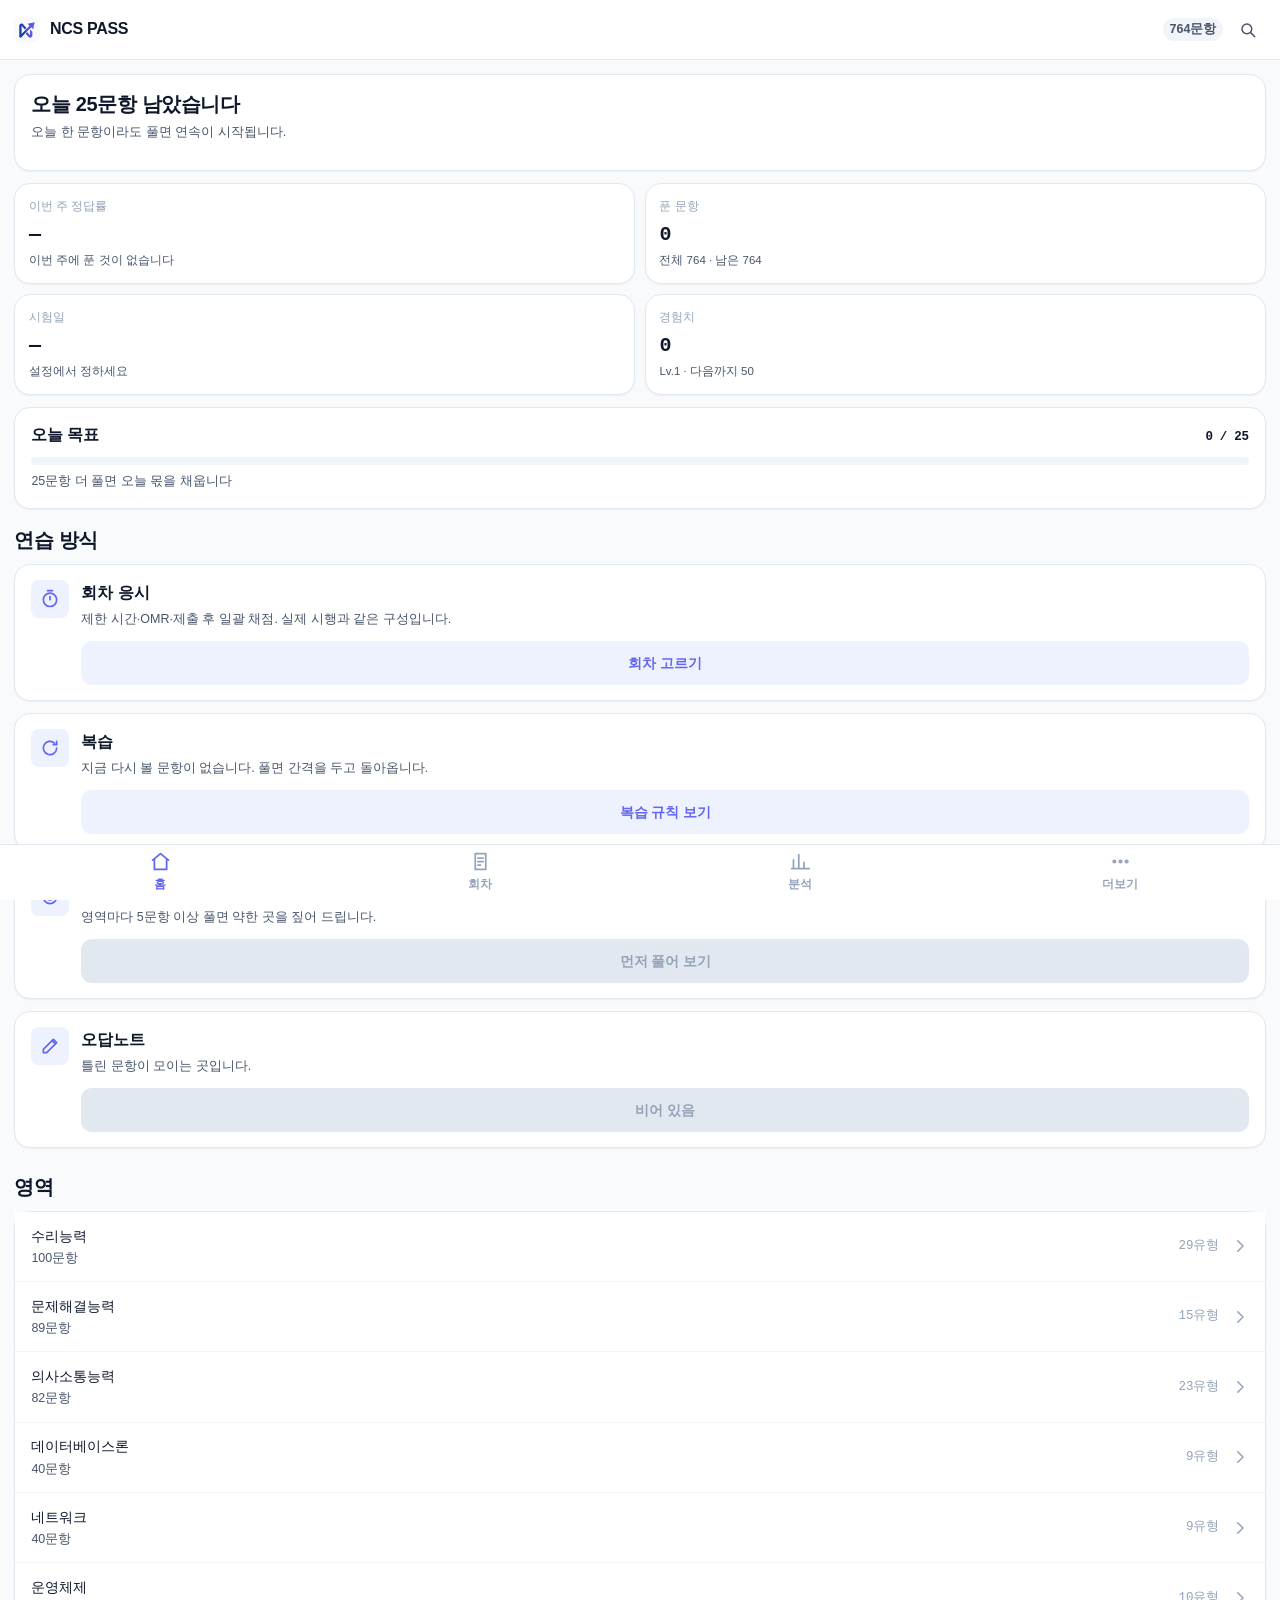
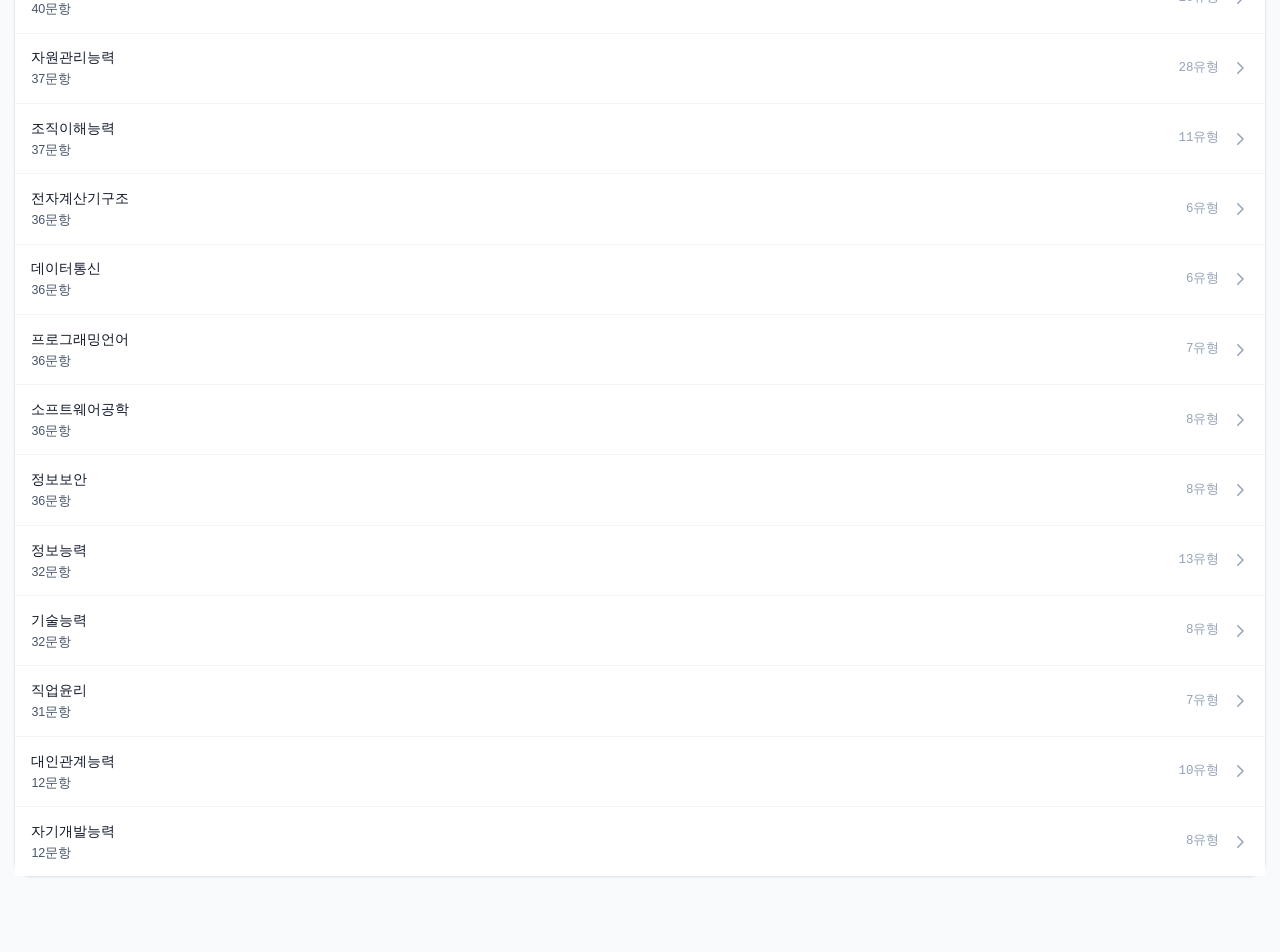
==== m/index.html @ cf54dcda "지문 접기 이번 판 26개. 직전 배포의 6개는 한 세대 남긴다 — 옛 껍데기를 캐시에 물고 있는 브라우저가 그것으로 한 번 더 뜬다. 두 세대 전 5개는 지웠다. 남긴 목록은 c" ====
<!doctype html>
<html lang="ko">
<head>
<meta charset="utf-8">
<!-- 손으로 확대하는 것을 막지 않는다. `user-scalable=no` 는 접근성 위반이다 -->
<meta name="viewport" content="width=device-width, initial-scale=1, viewport-fit=cover">
<meta name="theme-color" content="#6366F1">
<title>NCS PASS</title>
<!-- public 에 두어 Vite 가 해시를 붙이지 않게 한다 — manifest 의 상대 경로는
     그 파일 위치 기준이라, a/ 로 옮겨지면 start_url 이 어긋난다 -->
<link rel="manifest" href="../m-manifest.webmanifest">
<link rel="icon" href="../icon.svg" type="image/svg+xml">
<link rel="icon" href="../favicon-32.png" sizes="32x32" type="image/png">
<meta name="apple-mobile-web-app-capable" content="yes">
<meta name="apple-mobile-web-app-status-bar-style" content="default">
<meta name="apple-mobile-web-app-title" content="NCS PASS">
  <script type="module" crossorigin src="../a/mobile-jjG7xYPi.js"></script>
  <link rel="modulepreload" crossorigin href="../a/search-lHdeWSwa.js">
  <link rel="stylesheet" crossorigin href="../a/search-CUoaY1v8.css">
  <link rel="stylesheet" crossorigin href="../a/mobile-o0RoOLMR.css">
</head>
<body>
<div id="root"></div>
</body>
</html>
---- a/search-CUoaY1v8.css ----
:root{--ink:#0f172a;--mute:#475569;--faint:#94a3b8;--line:#e2e8f0;--hair:#f1f5f9;--bg:#f8fafc;--surf:#fff;--acc:#6366f1;--acc-bg:#eef2ff;--acc-ln:#c7d2fe;--ok:#0f7b4f;--ok-vivid:#10b981;--ok-tint:#d1fae5;--ok-bg:#ecfdf5;--bad:#c2334d;--bad-vivid:#ef4444;--bad-tint:#fee2e2;--bad-bg:#fff1f2;--warn:#a45a12;--warn-vivid:#f59e0b;--warn-tint:#fef3c7;--warn-bg:#fffbeb;--vivid:#5b21b6;--t-h1:28px;--t-h2:20px;--t-h3:16px;--t-body:14px;--t-sm:12.5px;--t-xs:11.5px;--w-reg:400;--w-semi:600;--w-bold:700;--font:"Pretendard Variable", Pretendard, "NCS Gap", -apple-system, BlinkMacSystemFont, "Apple SD Gothic Neo", "Noto Sans KR", "맑은 고딕", "Malgun Gothic", sans-serif;--mono:"IBM Plex Mono", "SF Mono", Consolas, "D2Coding", monospace;--r:16px;--rs:11px;--rx:8px;--sh:0 1px 2px #0f172a0a, 0 8px 24px #0f172a12;--sh-sm:0 1px 2px #0f172a0d;--nav-w:240px;--pad-w:260px;--body-min:560px;--tap:44px;--tab-h:56px;--top-h:60px}@media (prefers-color-scheme:dark){:root:not([data-theme=light]){--ink:#e8ecf4;--mute:#a8b3c5;--faint:#6b7688;--line:#263041;--hair:#1a2130;--bg:#0d1219;--surf:#141b26;--acc:#818cf8;--acc-bg:#1a2340;--acc-ln:#33417a;--ok:#4cc38a;--ok-tint:#16452f;--ok-bg:#10291f;--bad:#f07a8f;--bad-tint:#45202e;--bad-bg:#2b1520;--warn:#d8a24a;--warn-tint:#453520;--warn-bg:#2a2013;--vivid:#a78bfa;--sh:0 1px 2px #0000004d, 0 8px 24px #00000059;--sh-sm:0 1px 2px #00000059}}:root[data-theme=dark]{--ink:#e8ecf4;--mute:#a8b3c5;--faint:#6b7688;--line:#263041;--hair:#1a2130;--bg:#0d1219;--surf:#141b26;--acc:#818cf8;--acc-bg:#1a2340;--acc-ln:#33417a;--ok:#4cc38a;--ok-tint:#16452f;--ok-bg:#10291f;--bad:#f07a8f;--bad-tint:#45202e;--bad-bg:#2b1520;--warn:#d8a24a;--warn-tint:#453520;--warn-bg:#2a2013;--vivid:#a78bfa;--sh:0 1px 2px #0000004d, 0 8px 24px #00000059;--sh-sm:0 1px 2px #00000059}*{box-sizing:border-box}html,body,#root{height:100%}body{background:var(--bg);color:var(--ink);font:var(--w-reg) var(--t-body)/1.65 var(--font);-webkit-text-size-adjust:100%;margin:0}:focus-visible{outline:2px solid var(--acc);outline-offset:2px}button{font:inherit;color:inherit}.num,table td,.mono{font-variant-numeric:tabular-nums}.mono{font-family:var(--mono)}@media (prefers-reduced-motion:reduce){*,:before,:after{transition-duration:.01ms!important;animation-duration:.01ms!important}}.h1{font-size:var(--t-h1);font-weight:var(--w-bold);letter-spacing:-.6px;margin:0;line-height:1.3}.h2{font-size:var(--t-h2);font-weight:var(--w-bold);letter-spacing:-.4px;margin:0;line-height:1.35}.h3{font-size:var(--t-h3);font-weight:var(--w-bold);letter-spacing:-.2px;margin:0;line-height:1.4}.sm{font-size:var(--t-sm)}.xs{font-size:var(--t-xs)}.muted{color:var(--mute)}.faint{color:var(--faint)}.card{background:var(--surf);border:1px solid var(--line);border-radius:var(--r);box-shadow:var(--sh-sm)}.btn{border-radius:var(--rs);min-height:40px;font-size:var(--t-body);font-weight:var(--w-bold);cursor:pointer;white-space:nowrap;border:1px solid #0000;justify-content:center;align-items:center;gap:.45em;padding:0 1.15rem;line-height:1;text-decoration:none;transition:filter .12s,background-color .12s,border-color .12s;display:inline-flex}.btn:disabled,.btn[aria-disabled=true]{cursor:not-allowed}.btn svg{flex:none;width:18px;height:18px}.badge svg{flex:none;width:14px;height:14px}.btn-primary{background:var(--acc);color:var(--surf)}.btn-primary:hover:not(:disabled){filter:brightness(1.08)}.btn-outline{background:var(--surf);color:var(--mute);border-color:var(--line);font-weight:var(--w-semi)}.btn-outline:hover:not(:disabled){border-color:var(--acc-ln);color:var(--ink)}.btn-tint{background:var(--acc-bg);color:var(--acc)}.btn-tint:hover:not(:disabled){border-color:var(--acc-ln)}.btn-ghost{color:var(--mute);background:0 0}.btn-ghost:hover:not(:disabled){background:var(--hair);color:var(--ink)}.btn-danger{background:var(--bad-vivid);color:var(--surf)}.btn-danger:hover:not(:disabled){filter:brightness(1.06)}.btn:disabled,.btn[aria-disabled=true]{background:var(--line);color:var(--faint);filter:none;border-color:#0000}.badge{font-size:var(--t-sm);font-weight:var(--w-bold);white-space:nowrap;border-radius:999px;align-items:center;gap:.3em;padding:.18em .55em;line-height:1.5;display:inline-flex}.badge-ok{background:var(--ok-tint);color:var(--ok)}.badge-bad{background:var(--bad-tint);color:var(--bad)}.badge-warn{background:var(--warn-tint);color:var(--warn)}.badge-acc{background:var(--acc-bg);color:var(--acc)}.badge-flat{background:var(--hair);color:var(--mute)}.pill-streak{background:var(--warn-tint);color:var(--warn)}.pill-xp{background:var(--acc-bg);color:var(--acc)}.opt{background:var(--surf);border:1px solid var(--line);border-radius:var(--rs);text-align:left;cursor:pointer;align-items:flex-start;gap:.75rem;width:100%;padding:.85rem 1rem;transition:background-color .12s,border-color .12s;display:flex}.opt:hover:not(.opt-correct):not(.opt-wrong){border-color:var(--acc-ln)}.opt-mark{background:var(--bg);width:24px;height:24px;color:var(--mute);font-size:var(--t-sm);font-weight:var(--w-bold);border-radius:999px;flex:none;place-items:center;margin-top:1px;line-height:1;display:grid}.opt-body{min-width:0}.opt-label{font-size:var(--t-body);display:block}.opt-why{font-size:var(--t-sm);color:var(--mute);margin-top:.2rem;display:block}.opt-picked{background:var(--acc-bg);border-color:var(--acc)}.opt-picked .opt-mark{background:var(--acc);color:var(--surf)}.opt-correct{background:var(--ok-tint);border-color:var(--ok-vivid);cursor:default}.opt-correct .opt-mark{background:var(--ok-vivid);color:var(--surf)}.opt-correct .opt-why{color:var(--ok)}.opt-wrong{background:var(--bad-tint);border-color:var(--bad-vivid);cursor:default}.opt-wrong .opt-mark{background:var(--bad-vivid);color:var(--surf)}.opt-wrong .opt-why{color:var(--bad)}.field{background:var(--surf);width:100%;min-height:38px;color:var(--ink);border:1px solid var(--line);border-radius:var(--rx);font:inherit;padding:.45rem .75rem}.field::placeholder{color:var(--faint)}.field:focus{border-color:var(--acc);box-shadow:0 0 0 3px var(--acc-bg);outline:none}.search{align-items:center;display:flex;position:relative}.search .field{padding-right:3.2rem}.search-key{border:1px solid var(--line);background:var(--hair);color:var(--faint);font-family:var(--mono);font-size:var(--t-xs);pointer-events:none;border-radius:5px;padding:.1rem .35rem;position:absolute;right:.5rem}.bar{background:var(--hair);border-radius:999px;height:8px;overflow:hidden}.bar>i{background:var(--acc);border-radius:inherit;height:100%;transition:width .3s;display:block}.bar-ok>i{background:var(--ok-vivid)}.bar-warn>i{background:var(--warn-vivid)}.bar-bad>i{background:var(--bad-vivid)}.tick{font-family:var(--mono);font-variant-numeric:tabular-nums;font-weight:var(--w-semi);letter-spacing:-.3px}.chips{flex-wrap:wrap;gap:.4rem;padding:.2rem 1rem 1rem;display:flex}.chip{background:var(--surf);border:1px solid var(--line);min-height:30px;color:var(--ink);font-size:var(--t-sm);font-weight:var(--w-semi);white-space:nowrap;cursor:pointer;border-radius:999px;align-items:center;gap:.3rem;padding:0 .55rem;line-height:1;display:inline-flex}.chip:hover{border-color:var(--acc-ln);background:var(--acc-bg)}.chip>b{font-family:var(--mono);font-variant-numeric:tabular-nums;font-size:var(--t-xs);font-weight:var(--w-semi);color:var(--faint)}.chip>em{color:var(--faint);font-style:normal;font-size:var(--t-xs)}.fold{border-top:1px dashed var(--line);width:100%;min-height:32px;font-size:var(--t-xs);font-weight:var(--w-semi);color:var(--faint);background:0 0;border-radius:0;margin:0 0 .9rem;padding:0 .6rem}.fold:hover{color:var(--acc);background:var(--acc-bg);border-top-color:var(--acc-ln)}
---- a/mobile-o0RoOLMR.css ----
.btn{min-height:var(--tap)}.top{z-index:30;height:calc(var(--top-h) + env(safe-area-inset-top));padding:env(safe-area-inset-top) .9rem 0;background:var(--surf);border-bottom:1px solid var(--line);align-items:center;gap:.6rem;display:flex;position:fixed;inset:0 0 auto}.top-logo{border-radius:7px;flex:none;width:26px;height:26px}.top-name{font-size:var(--t-h3);font-weight:var(--w-bold);letter-spacing:-.3px}.top-right{align-items:center;gap:.4rem;margin-left:auto;display:flex}.view{padding:calc(var(--top-h) + env(safe-area-inset-top) + .9rem) .9rem calc(var(--tab-h) + env(safe-area-inset-bottom) + 1.2rem)}.view.has-foot{padding-bottom:calc(var(--tab-h) + var(--foot-h) + env(safe-area-inset-bottom) + 1.2rem)}.stack{flex-direction:column;gap:.75rem;display:flex}.pad{padding:1rem}.foot{z-index:25;min-height:var(--foot-h);inset:auto 0 0;bottom:calc(var(--tab-h) + env(safe-area-inset-bottom));background:linear-gradient(to top, var(--bg) 78%, transparent);align-items:center;gap:.5rem;padding:.55rem .9rem;display:flex;position:fixed}.foot .btn{flex:1}.foot .btn.narrow{flex:none}.tabs{z-index:30;height:calc(var(--tab-h) + env(safe-area-inset-bottom));padding-bottom:env(safe-area-inset-bottom);background:var(--surf);border-top:1px solid var(--line);grid-template-columns:repeat(4,1fr);display:grid;position:fixed;inset:auto 0 0}.tab{color:var(--faint);font-size:var(--t-xs);font-weight:var(--w-semi);cursor:pointer;background:0 0;border:0;flex-direction:column;justify-content:center;align-items:center;gap:.15rem;display:flex}.tab svg{width:21px;height:21px}.tab[aria-current=page]{color:var(--acc)}.metrics{grid-template-columns:1fr 1fr;gap:.6rem;display:grid}.metric{padding:.8rem .85rem}.metric-k{font-size:var(--t-xs);color:var(--faint)}.metric-v{font-family:var(--mono);font-variant-numeric:tabular-nums;font-size:var(--t-h2);font-weight:var(--w-bold);letter-spacing:-.5px;margin-top:.15rem}.metric-s{font-size:var(--t-xs);color:var(--mute)}.mode{align-items:flex-start;gap:.8rem;padding:.95rem;display:flex}.mode-ic{border-radius:var(--rx);background:var(--acc-bg);width:38px;height:38px;color:var(--acc);flex:none;place-items:center;display:grid}.mode-ic svg{width:20px;height:20px}.mode-b{flex:1;min-width:0}.mode-t{font-size:var(--t-h3);font-weight:var(--w-bold)}.mode-d{font-size:var(--t-sm);color:var(--mute);margin-top:.15rem}.rows{flex-direction:column;display:flex}.row-item{width:100%;min-height:var(--tap);border:0;border-bottom:1px solid var(--hair);background:var(--surf);color:inherit;text-align:left;cursor:pointer;font:inherit;align-items:center;gap:.7rem;padding:.8rem 1rem;display:flex}.row-item:last-child{border-bottom:0}.row-item:active{background:var(--hair)}.row-t{flex:1;min-width:0}.row-sub{font-size:var(--t-sm);color:var(--mute)}.row-n{font-family:var(--mono);font-variant-numeric:tabular-nums;font-size:var(--t-sm);color:var(--faint)}.chev{width:18px;height:18px;color:var(--faint);flex:none}.empty{text-align:center;color:var(--mute);padding:2.5rem 1rem}.toast{border-radius:var(--rx);background:var(--ok-tint);color:var(--ok);font-size:var(--t-sm);font-weight:var(--w-semi);align-items:center;gap:.4rem;padding:.5rem .75rem;display:flex}.qmeta{font-size:var(--t-sm);color:var(--mute);align-items:center;gap:.5rem;display:flex}.stem{font-size:var(--t-h3);font-weight:var(--w-bold);margin:.8rem 0 1rem;line-height:1.55}.lead{font-size:var(--t-sm);color:var(--mute);margin:.2rem 0 .5rem}.passage{border-left:3px solid var(--acc-ln);font-size:var(--t-body);margin:0 0 .5rem;padding-left:.7rem;line-height:1.75;overflow-x:auto}.passage p{text-indent:1em;margin:0 0 .55rem}.passage p:first-child{text-indent:0}.passage p:last-child{margin-bottom:0}.passage table{border-collapse:collapse;font-size:var(--t-sm)}.passage th,.passage td{border:1px solid var(--line);padding:.3rem .5rem}.passage svg,.passage img{max-width:100%;height:auto}.material{border-radius:var(--rx);background:var(--hair);font-size:var(--t-sm);margin:.8rem 0;padding:.7rem .8rem;overflow-x:auto}.material table{border-collapse:collapse}.material th,.material td{border:1px solid var(--line);padding:.3rem .5rem}.palette{grid-template-columns:repeat(10,1fr);gap:.3rem;display:grid}.pal{aspect-ratio:1;border:1px solid var(--line);background:var(--surf);color:var(--mute);font-family:var(--mono);font-size:var(--t-xs);cursor:pointer;border-radius:6px;place-items:center;display:grid}.pal.done{background:var(--acc-bg);border-color:var(--acc-ln);color:var(--acc)}.pal.flag{background:var(--warn-tint);border-color:var(--warn-vivid);color:var(--warn)}.pal.here{outline:2px solid var(--acc);outline-offset:1px}
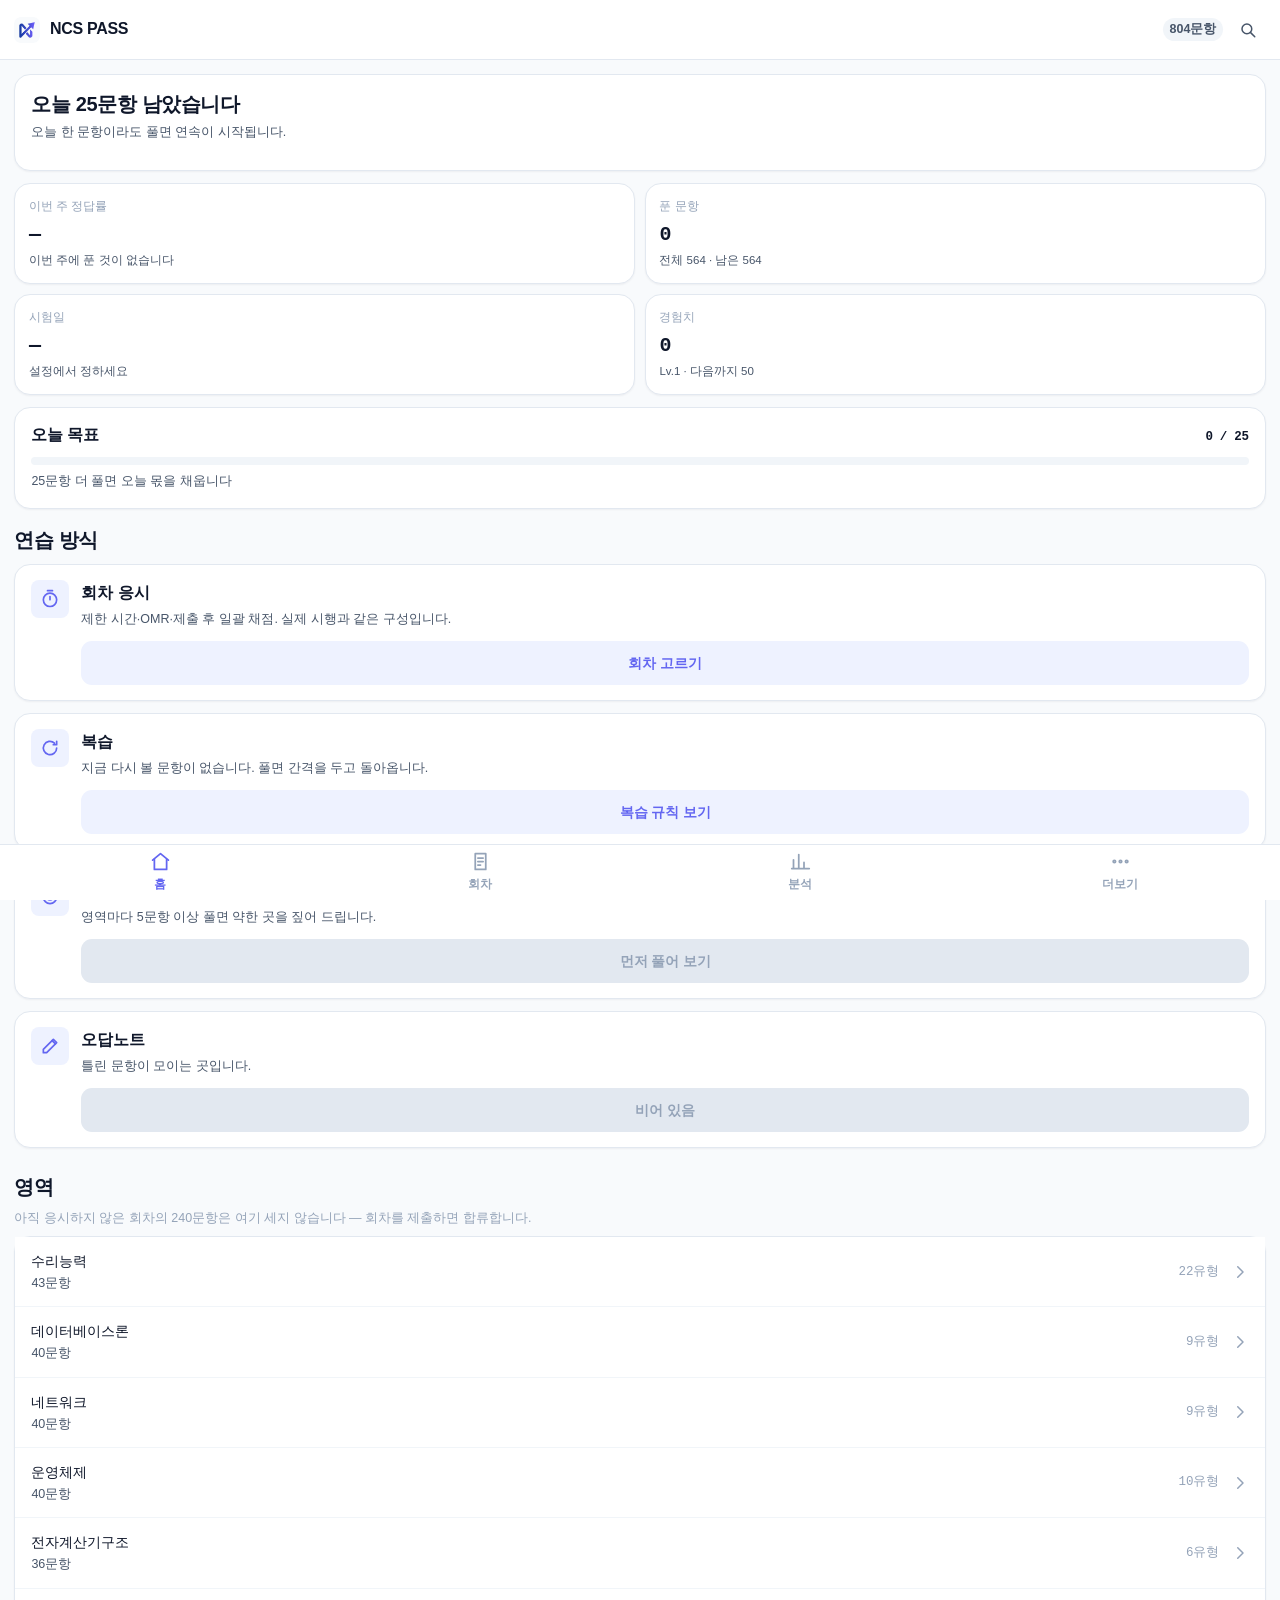
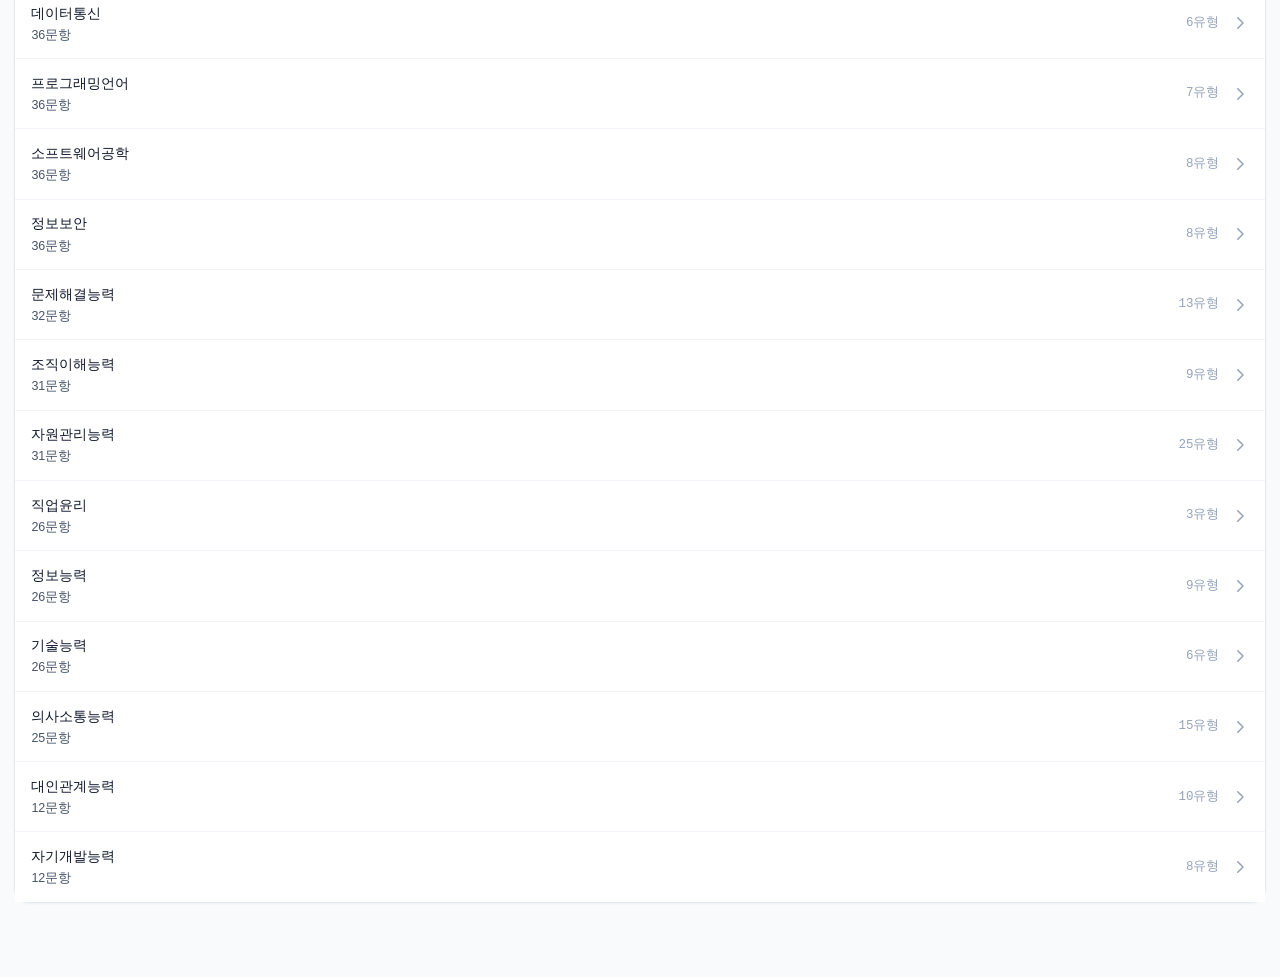
==== commit d0a3b624: "연습이 회차를 소진하지 않게 이번 판 26개. 직전 배포의 3개는 한 세대 남긴다 — 옛 껍데기를 캐시에 물고 있는 브라우저가 그것으로 한 번 더 뜬다. 두 세대 전 6개는 지웠다" ====
--- a/m/index.html
+++ b/m/index.html
@@ -14,10 +14,10 @@
 <meta name="apple-mobile-web-app-capable" content="yes">
 <meta name="apple-mobile-web-app-status-bar-style" content="default">
 <meta name="apple-mobile-web-app-title" content="NCS PASS">
-  <script type="module" crossorigin src="../a/mobile-jjG7xYPi.js"></script>
-  <link rel="modulepreload" crossorigin href="../a/search-lHdeWSwa.js">
-  <link rel="stylesheet" crossorigin href="../a/search-CUoaY1v8.css">
-  <link rel="stylesheet" crossorigin href="../a/mobile-o0RoOLMR.css">
+  <script type="module" crossorigin src="../a/mobile-CRCM2q0X.js"></script>
+  <link rel="modulepreload" crossorigin href="../a/search-DMTGIK9X.js">
+  <link rel="stylesheet" crossorigin href="../a/search-DyoE9MAU.css">
+  <link rel="stylesheet" crossorigin href="../a/mobile-CHlY1o8E.css">
 </head>
 <body>
 <div id="root"></div>
--- a/a/search-DyoE9MAU.css
+++ b/a/search-DyoE9MAU.css
@@ -0,0 +1 @@
+:root{--ink:#0f172a;--mute:#475569;--faint:#94a3b8;--line:#e2e8f0;--hair:#f1f5f9;--bg:#f8fafc;--surf:#fff;--acc:#6366f1;--acc-bg:#eef2ff;--acc-ln:#c7d2fe;--ok:#0f7b4f;--ok-vivid:#10b981;--ok-tint:#d1fae5;--ok-bg:#ecfdf5;--bad:#c2334d;--bad-vivid:#ef4444;--bad-tint:#fee2e2;--bad-bg:#fff1f2;--warn:#a45a12;--warn-vivid:#f59e0b;--warn-tint:#fef3c7;--warn-bg:#fffbeb;--vivid:#5b21b6;--t-h1:28px;--t-h2:20px;--t-h3:16px;--t-body:14px;--t-sm:12.5px;--t-xs:11.5px;--w-reg:400;--w-semi:600;--w-bold:700;--font:"Pretendard Variable", Pretendard, "NCS Gap", -apple-system, BlinkMacSystemFont, "Apple SD Gothic Neo", "Noto Sans KR", "맑은 고딕", "Malgun Gothic", sans-serif;--mono:"IBM Plex Mono", "SF Mono", Consolas, "D2Coding", monospace;--r:16px;--rs:11px;--rx:8px;--sh:0 1px 2px #0f172a0a, 0 8px 24px #0f172a12;--sh-sm:0 1px 2px #0f172a0d;--nav-w:240px;--pad-w:260px;--body-min:560px;--tap:44px;--tab-h:56px;--foot-h:62px;--top-h:60px}@media (prefers-color-scheme:dark){:root:not([data-theme=light]){--ink:#e8ecf4;--mute:#a8b3c5;--faint:#6b7688;--line:#263041;--hair:#1a2130;--bg:#0d1219;--surf:#141b26;--acc:#818cf8;--acc-bg:#1a2340;--acc-ln:#33417a;--ok:#4cc38a;--ok-tint:#16452f;--ok-bg:#10291f;--bad:#f07a8f;--bad-tint:#45202e;--bad-bg:#2b1520;--warn:#d8a24a;--warn-tint:#453520;--warn-bg:#2a2013;--vivid:#a78bfa;--sh:0 1px 2px #0000004d, 0 8px 24px #00000059;--sh-sm:0 1px 2px #00000059}}:root[data-theme=dark]{--ink:#e8ecf4;--mute:#a8b3c5;--faint:#6b7688;--line:#263041;--hair:#1a2130;--bg:#0d1219;--surf:#141b26;--acc:#818cf8;--acc-bg:#1a2340;--acc-ln:#33417a;--ok:#4cc38a;--ok-tint:#16452f;--ok-bg:#10291f;--bad:#f07a8f;--bad-tint:#45202e;--bad-bg:#2b1520;--warn:#d8a24a;--warn-tint:#453520;--warn-bg:#2a2013;--vivid:#a78bfa;--sh:0 1px 2px #0000004d, 0 8px 24px #00000059;--sh-sm:0 1px 2px #00000059}*{box-sizing:border-box}html,body,#root{height:100%}body{background:var(--bg);color:var(--ink);font:var(--w-reg) var(--t-body)/1.65 var(--font);-webkit-text-size-adjust:100%;margin:0}:focus-visible{outline:2px solid var(--acc);outline-offset:2px}button{font:inherit;color:inherit}.num,table td,.mono{font-variant-numeric:tabular-nums}.mono{font-family:var(--mono)}@media (prefers-reduced-motion:reduce){*,:before,:after{transition-duration:.01ms!important;animation-duration:.01ms!important}}.h1{font-size:var(--t-h1);font-weight:var(--w-bold);letter-spacing:-.6px;margin:0;line-height:1.3}.h2{font-size:var(--t-h2);font-weight:var(--w-bold);letter-spacing:-.4px;margin:0;line-height:1.35}.h3{font-size:var(--t-h3);font-weight:var(--w-bold);letter-spacing:-.2px;margin:0;line-height:1.4}.sm{font-size:var(--t-sm)}.xs{font-size:var(--t-xs)}.muted{color:var(--mute)}.faint{color:var(--faint)}.card{background:var(--surf);border:1px solid var(--line);border-radius:var(--r);box-shadow:var(--sh-sm)}.btn{border-radius:var(--rs);min-height:40px;font-size:var(--t-body);font-weight:var(--w-bold);cursor:pointer;white-space:nowrap;border:1px solid #0000;justify-content:center;align-items:center;gap:.45em;padding:0 1.15rem;line-height:1;text-decoration:none;transition:filter .12s,background-color .12s,border-color .12s;display:inline-flex}.btn:disabled,.btn[aria-disabled=true]{cursor:not-allowed}.btn svg{flex:none;width:18px;height:18px}.badge svg{flex:none;width:14px;height:14px}.btn-primary{background:var(--acc);color:var(--surf)}.btn-primary:hover:not(:disabled){filter:brightness(1.08)}.btn-outline{background:var(--surf);color:var(--mute);border-color:var(--line);font-weight:var(--w-semi)}.btn-outline:hover:not(:disabled){border-color:var(--acc-ln);color:var(--ink)}.btn-tint{background:var(--acc-bg);color:var(--acc)}.btn-tint:hover:not(:disabled){border-color:var(--acc-ln)}.btn-ghost{color:var(--mute);background:0 0}.btn-ghost:hover:not(:disabled){background:var(--hair);color:var(--ink)}.btn-danger{background:var(--bad-vivid);color:var(--surf)}.btn-danger:hover:not(:disabled){filter:brightness(1.06)}.btn:disabled,.btn[aria-disabled=true]{background:var(--line);color:var(--faint);filter:none;border-color:#0000}.badge{font-size:var(--t-sm);font-weight:var(--w-bold);white-space:nowrap;border-radius:999px;align-items:center;gap:.3em;padding:.18em .55em;line-height:1.5;display:inline-flex}.badge-ok{background:var(--ok-tint);color:var(--ok)}.badge-bad{background:var(--bad-tint);color:var(--bad)}.badge-warn{background:var(--warn-tint);color:var(--warn)}.badge-acc{background:var(--acc-bg);color:var(--acc)}.badge-flat{background:var(--hair);color:var(--mute)}.pill-streak{background:var(--warn-tint);color:var(--warn)}.pill-xp{background:var(--acc-bg);color:var(--acc)}.opt{background:var(--surf);border:1px solid var(--line);border-radius:var(--rs);text-align:left;cursor:pointer;align-items:flex-start;gap:.75rem;width:100%;padding:.85rem 1rem;transition:background-color .12s,border-color .12s;display:flex}.opt:hover:not(.opt-correct):not(.opt-wrong){border-color:var(--acc-ln)}.opt-mark{background:var(--bg);width:24px;height:24px;color:var(--mute);font-size:var(--t-sm);font-weight:var(--w-bold);border-radius:999px;flex:none;place-items:center;margin-top:1px;line-height:1;display:grid}.opt-body{min-width:0}.opt-label{font-size:var(--t-body);display:block}.opt-why{font-size:var(--t-sm);color:var(--mute);margin-top:.2rem;display:block}.opt-picked{background:var(--acc-bg);border-color:var(--acc)}.opt-picked .opt-mark{background:var(--acc);color:var(--surf)}.opt-correct{background:var(--ok-tint);border-color:var(--ok-vivid);cursor:default}.opt-correct .opt-mark{background:var(--ok-vivid);color:var(--surf)}.opt-correct .opt-why{color:var(--ok)}.opt-wrong{background:var(--bad-tint);border-color:var(--bad-vivid);cursor:default}.opt-wrong .opt-mark{background:var(--bad-vivid);color:var(--surf)}.opt-wrong .opt-why{color:var(--bad)}.field{background:var(--surf);width:100%;min-height:38px;color:var(--ink);border:1px solid var(--line);border-radius:var(--rx);font:inherit;padding:.45rem .75rem}.field::placeholder{color:var(--faint)}.field:focus{border-color:var(--acc);box-shadow:0 0 0 3px var(--acc-bg);outline:none}.search{align-items:center;display:flex;position:relative}.search .field{padding-right:3.2rem}.search-key{border:1px solid var(--line);background:var(--hair);color:var(--faint);font-family:var(--mono);font-size:var(--t-xs);pointer-events:none;border-radius:5px;padding:.1rem .35rem;position:absolute;right:.5rem}.bar{background:var(--hair);border-radius:999px;height:8px;overflow:hidden}.bar>i{background:var(--acc);border-radius:inherit;height:100%;transition:width .3s;display:block}.bar-ok>i{background:var(--ok-vivid)}.bar-warn>i{background:var(--warn-vivid)}.bar-bad>i{background:var(--bad-vivid)}.tick{font-family:var(--mono);font-variant-numeric:tabular-nums;font-weight:var(--w-semi);letter-spacing:-.3px}.chips{flex-wrap:wrap;gap:.4rem;padding:.2rem 1rem 1rem;display:flex}.chip{background:var(--surf);border:1px solid var(--line);min-height:30px;color:var(--ink);font-size:var(--t-sm);font-weight:var(--w-semi);white-space:nowrap;cursor:pointer;border-radius:999px;align-items:center;gap:.3rem;padding:0 .55rem;line-height:1;display:inline-flex}.chip:hover{border-color:var(--acc-ln);background:var(--acc-bg)}.chip>b{font-family:var(--mono);font-variant-numeric:tabular-nums;font-size:var(--t-xs);font-weight:var(--w-semi);color:var(--faint)}.chip>em{color:var(--faint);font-style:normal;font-size:var(--t-xs)}.fold{border-top:1px dashed var(--line);width:100%;min-height:32px;font-size:var(--t-xs);font-weight:var(--w-semi);color:var(--faint);background:0 0;border-radius:0;margin:0 0 .9rem;padding:0 .6rem}.fold:hover{color:var(--acc);background:var(--acc-bg);border-top-color:var(--acc-ln)}
--- a/a/mobile-CHlY1o8E.css
+++ b/a/mobile-CHlY1o8E.css
@@ -0,0 +1 @@
+.btn{min-height:var(--tap)}.top{z-index:30;height:calc(var(--top-h) + env(safe-area-inset-top));padding:env(safe-area-inset-top) .9rem 0;background:var(--surf);border-bottom:1px solid var(--line);align-items:center;gap:.6rem;display:flex;position:fixed;inset:0 0 auto}.top-logo{border-radius:7px;flex:none;width:26px;height:26px}.top-name{font-size:var(--t-h3);font-weight:var(--w-bold);letter-spacing:-.3px}.top-right{align-items:center;gap:.4rem;margin-left:auto;display:flex}.view{padding:calc(var(--top-h) + env(safe-area-inset-top) + .9rem) .9rem calc(var(--tab-h) + env(safe-area-inset-bottom) + 1.2rem)}.view.has-foot{padding-bottom:calc(var(--tab-h) + var(--foot-h,62px) + env(safe-area-inset-bottom) + 1.2rem)}.stack{flex-direction:column;gap:.75rem;display:flex}.pad{padding:1rem}.foot{z-index:25;min-height:var(--foot-h,62px);inset:auto 0 0;bottom:calc(var(--tab-h) + env(safe-area-inset-bottom));background:linear-gradient(to top, var(--bg) 78%, transparent);align-items:center;gap:.5rem;padding:.55rem .9rem;display:flex;position:fixed}.foot .btn{flex:1}.foot .btn.narrow{flex:none}.tabs{z-index:30;height:calc(var(--tab-h) + env(safe-area-inset-bottom));padding-bottom:env(safe-area-inset-bottom);background:var(--surf);border-top:1px solid var(--line);grid-template-columns:repeat(4,1fr);display:grid;position:fixed;inset:auto 0 0}.tab{color:var(--faint);font-size:var(--t-xs);font-weight:var(--w-semi);cursor:pointer;background:0 0;border:0;flex-direction:column;justify-content:center;align-items:center;gap:.15rem;display:flex}.tab svg{width:21px;height:21px}.tab[aria-current=page]{color:var(--acc)}.metrics{grid-template-columns:1fr 1fr;gap:.6rem;display:grid}.metric{padding:.8rem .85rem}.metric-k{font-size:var(--t-xs);color:var(--faint)}.metric-v{font-family:var(--mono);font-variant-numeric:tabular-nums;font-size:var(--t-h2);font-weight:var(--w-bold);letter-spacing:-.5px;margin-top:.15rem}.metric-s{font-size:var(--t-xs);color:var(--mute)}.mode{align-items:flex-start;gap:.8rem;padding:.95rem;display:flex}.mode-ic{border-radius:var(--rx);background:var(--acc-bg);width:38px;height:38px;color:var(--acc);flex:none;place-items:center;display:grid}.mode-ic svg{width:20px;height:20px}.mode-b{flex:1;min-width:0}.mode-t{font-size:var(--t-h3);font-weight:var(--w-bold)}.mode-d{font-size:var(--t-sm);color:var(--mute);margin-top:.15rem}.rows{flex-direction:column;display:flex}.row-item{width:100%;min-height:var(--tap);border:0;border-bottom:1px solid var(--hair);background:var(--surf);color:inherit;text-align:left;cursor:pointer;font:inherit;align-items:center;gap:.7rem;padding:.8rem 1rem;display:flex}.row-item:last-child{border-bottom:0}.row-item:active{background:var(--hair)}.row-t{flex:1;min-width:0}.row-sub{font-size:var(--t-sm);color:var(--mute)}.row-n{font-family:var(--mono);font-variant-numeric:tabular-nums;font-size:var(--t-sm);color:var(--faint)}.chev{width:18px;height:18px;color:var(--faint);flex:none}.empty{text-align:center;color:var(--mute);padding:2.5rem 1rem}.toast{border-radius:var(--rx);background:var(--ok-tint);color:var(--ok);font-size:var(--t-sm);font-weight:var(--w-semi);align-items:center;gap:.4rem;padding:.5rem .75rem;display:flex}.qmeta{font-size:var(--t-sm);color:var(--mute);align-items:center;gap:.5rem;display:flex}.stem{font-size:var(--t-h3);font-weight:var(--w-bold);margin:.8rem 0 1rem;line-height:1.55}.lead{font-size:var(--t-sm);color:var(--mute);margin:.2rem 0 .5rem}.passage{border-left:3px solid var(--acc-ln);font-size:var(--t-body);margin:0 0 .5rem;padding-left:.7rem;line-height:1.75;overflow-x:auto}.passage p{text-indent:1em;margin:0 0 .55rem}.passage p:first-child{text-indent:0}.passage p:last-child{margin-bottom:0}.passage table{border-collapse:collapse;font-size:var(--t-sm)}.passage th,.passage td{border:1px solid var(--line);padding:.3rem .5rem}.passage svg,.passage img{max-width:100%;height:auto}.material{border-radius:var(--rx);background:var(--hair);font-size:var(--t-sm);margin:.8rem 0;padding:.7rem .8rem;overflow-x:auto}.material table{border-collapse:collapse}.material th,.material td{border:1px solid var(--line);padding:.3rem .5rem}.palette{grid-template-columns:repeat(10,1fr);gap:.3rem;display:grid}.pal{aspect-ratio:1;border:1px solid var(--line);background:var(--surf);color:var(--mute);font-family:var(--mono);font-size:var(--t-xs);cursor:pointer;border-radius:6px;place-items:center;display:grid}.pal.done{background:var(--acc-bg);border-color:var(--acc-ln);color:var(--acc)}.pal.flag{background:var(--warn-tint);border-color:var(--warn-vivid);color:var(--warn)}.pal.here{outline:2px solid var(--acc);outline-offset:1px}
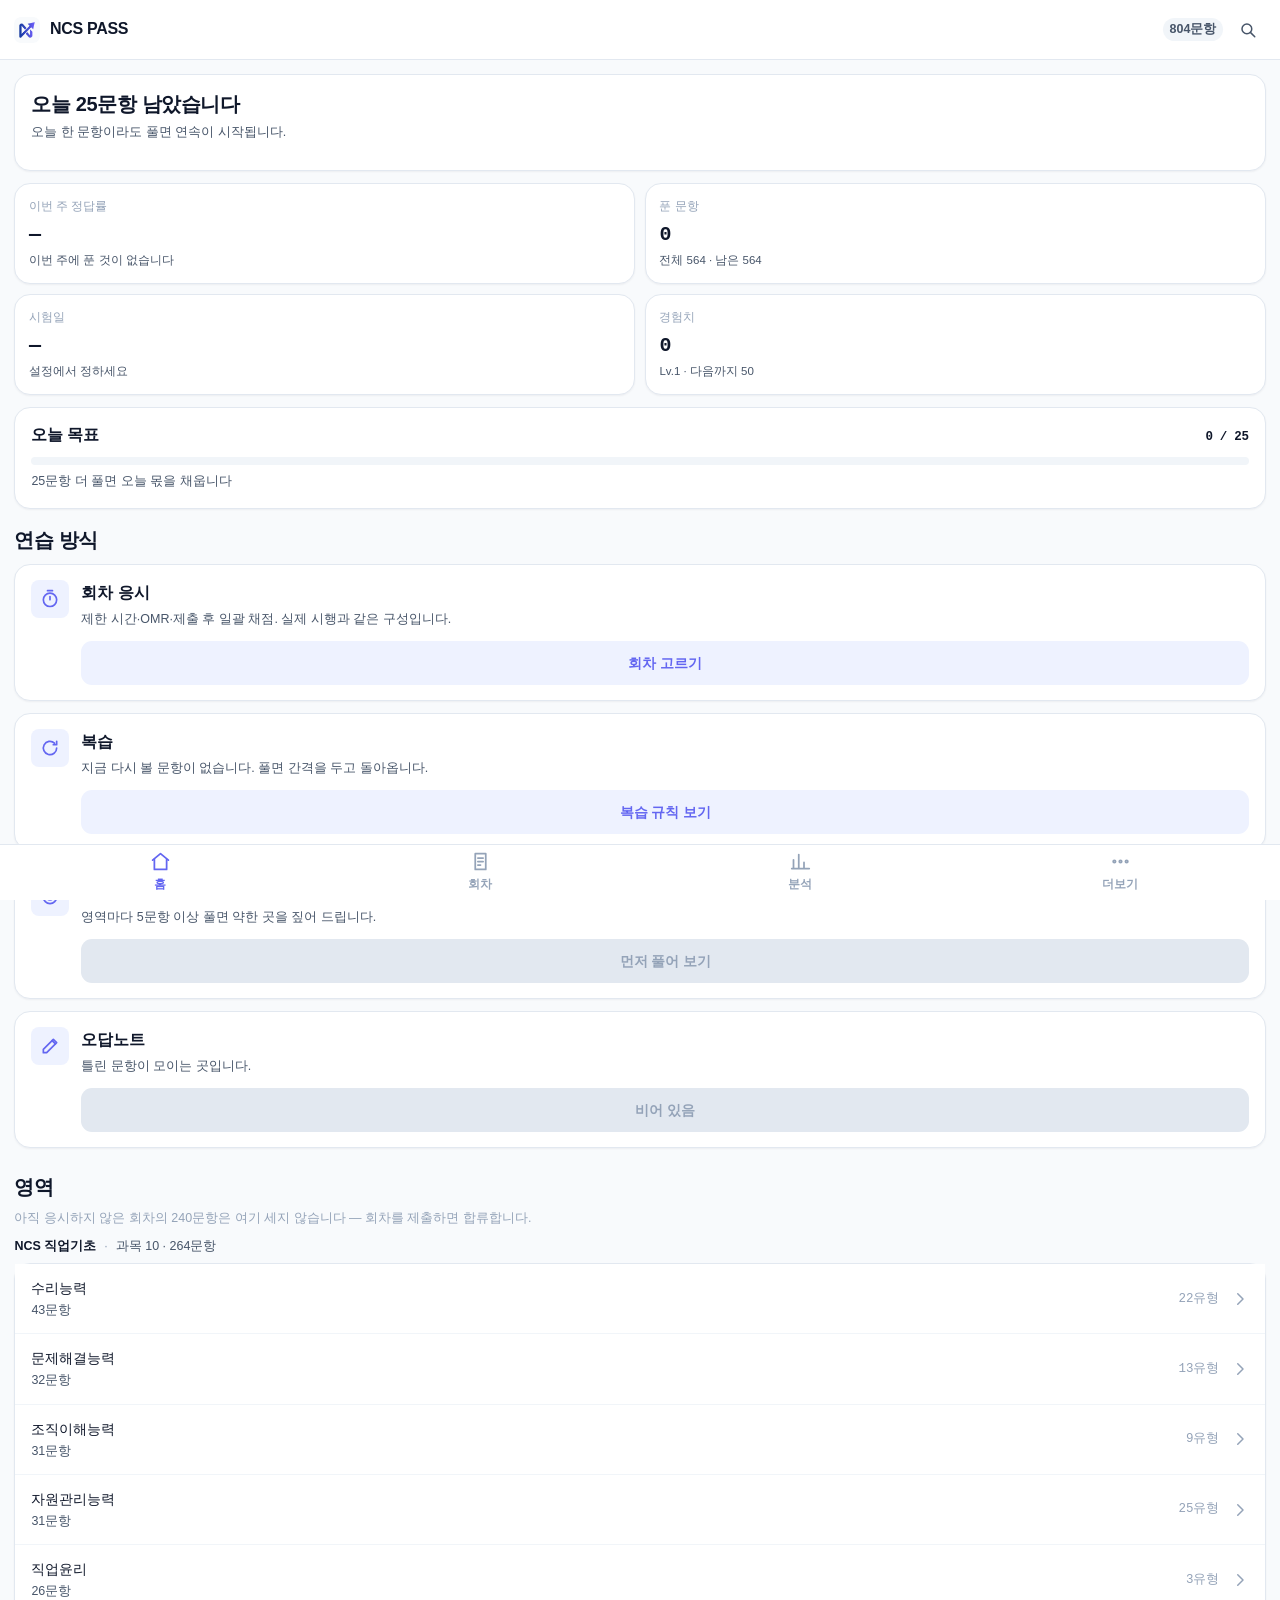
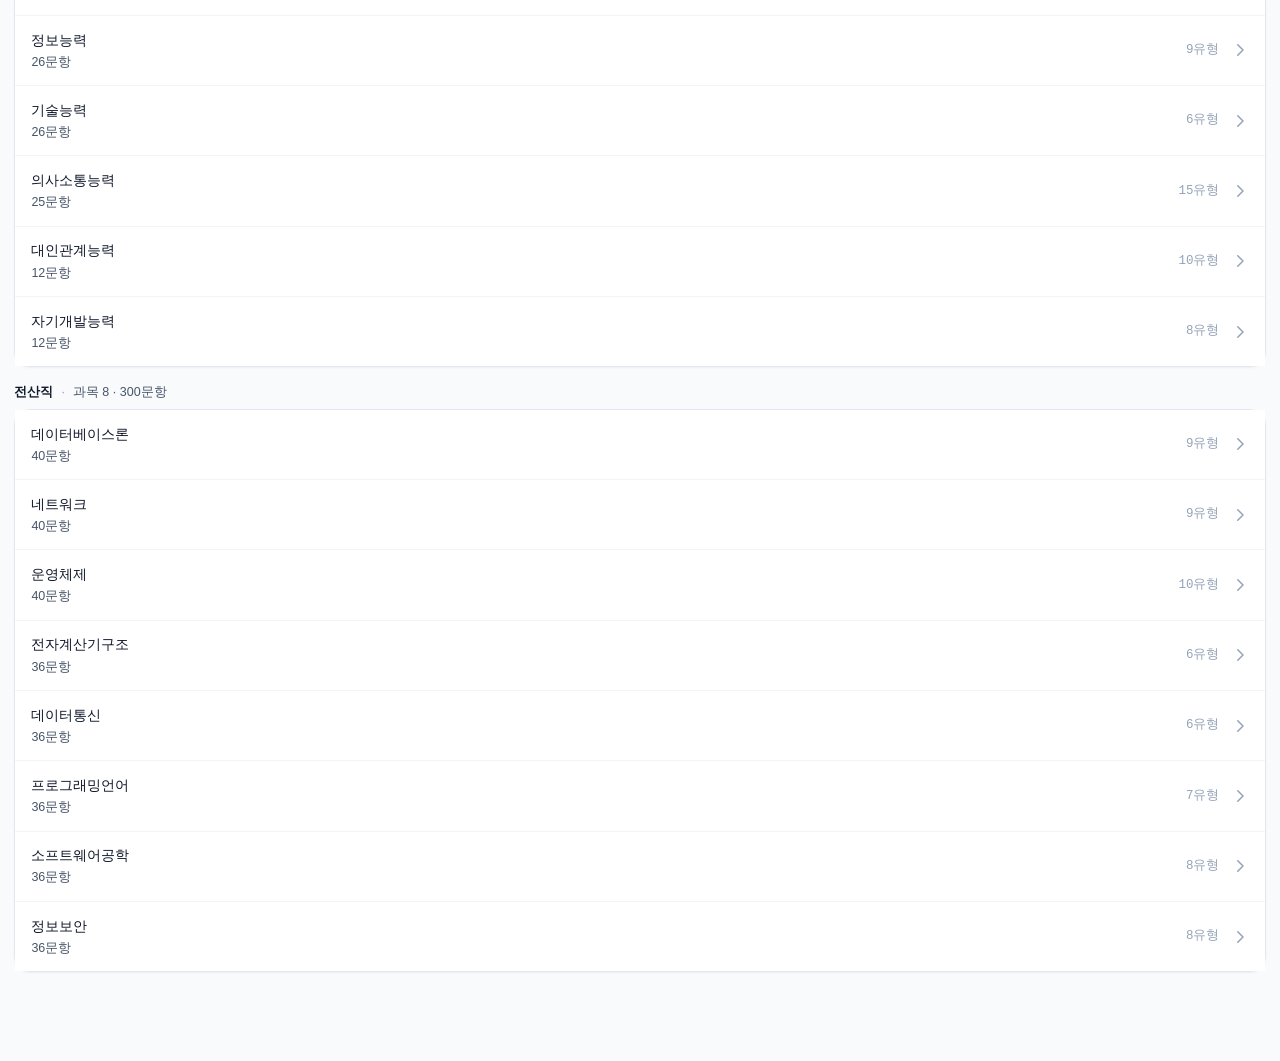
==== commit 46ccc48e: "영역을 직렬로 묶음 이번 판 26개. 직전 배포의 4개는 한 세대 남긴다 — 옛 껍데기를 캐시에 물고 있는 브라우저가 그것으로 한 번 더 뜬다. 두 세대 전 3개는 지웠다. 남긴 " ====
--- a/m/index.html
+++ b/m/index.html
@@ -14,8 +14,8 @@
 <meta name="apple-mobile-web-app-capable" content="yes">
 <meta name="apple-mobile-web-app-status-bar-style" content="default">
 <meta name="apple-mobile-web-app-title" content="NCS PASS">
-  <script type="module" crossorigin src="../a/mobile-CRCM2q0X.js"></script>
-  <link rel="modulepreload" crossorigin href="../a/search-DMTGIK9X.js">
+  <script type="module" crossorigin src="../a/mobile-BKoOt-P5.js"></script>
+  <link rel="modulepreload" crossorigin href="../a/search-Do_CDeBG.js">
   <link rel="stylesheet" crossorigin href="../a/search-DyoE9MAU.css">
   <link rel="stylesheet" crossorigin href="../a/mobile-CHlY1o8E.css">
 </head>
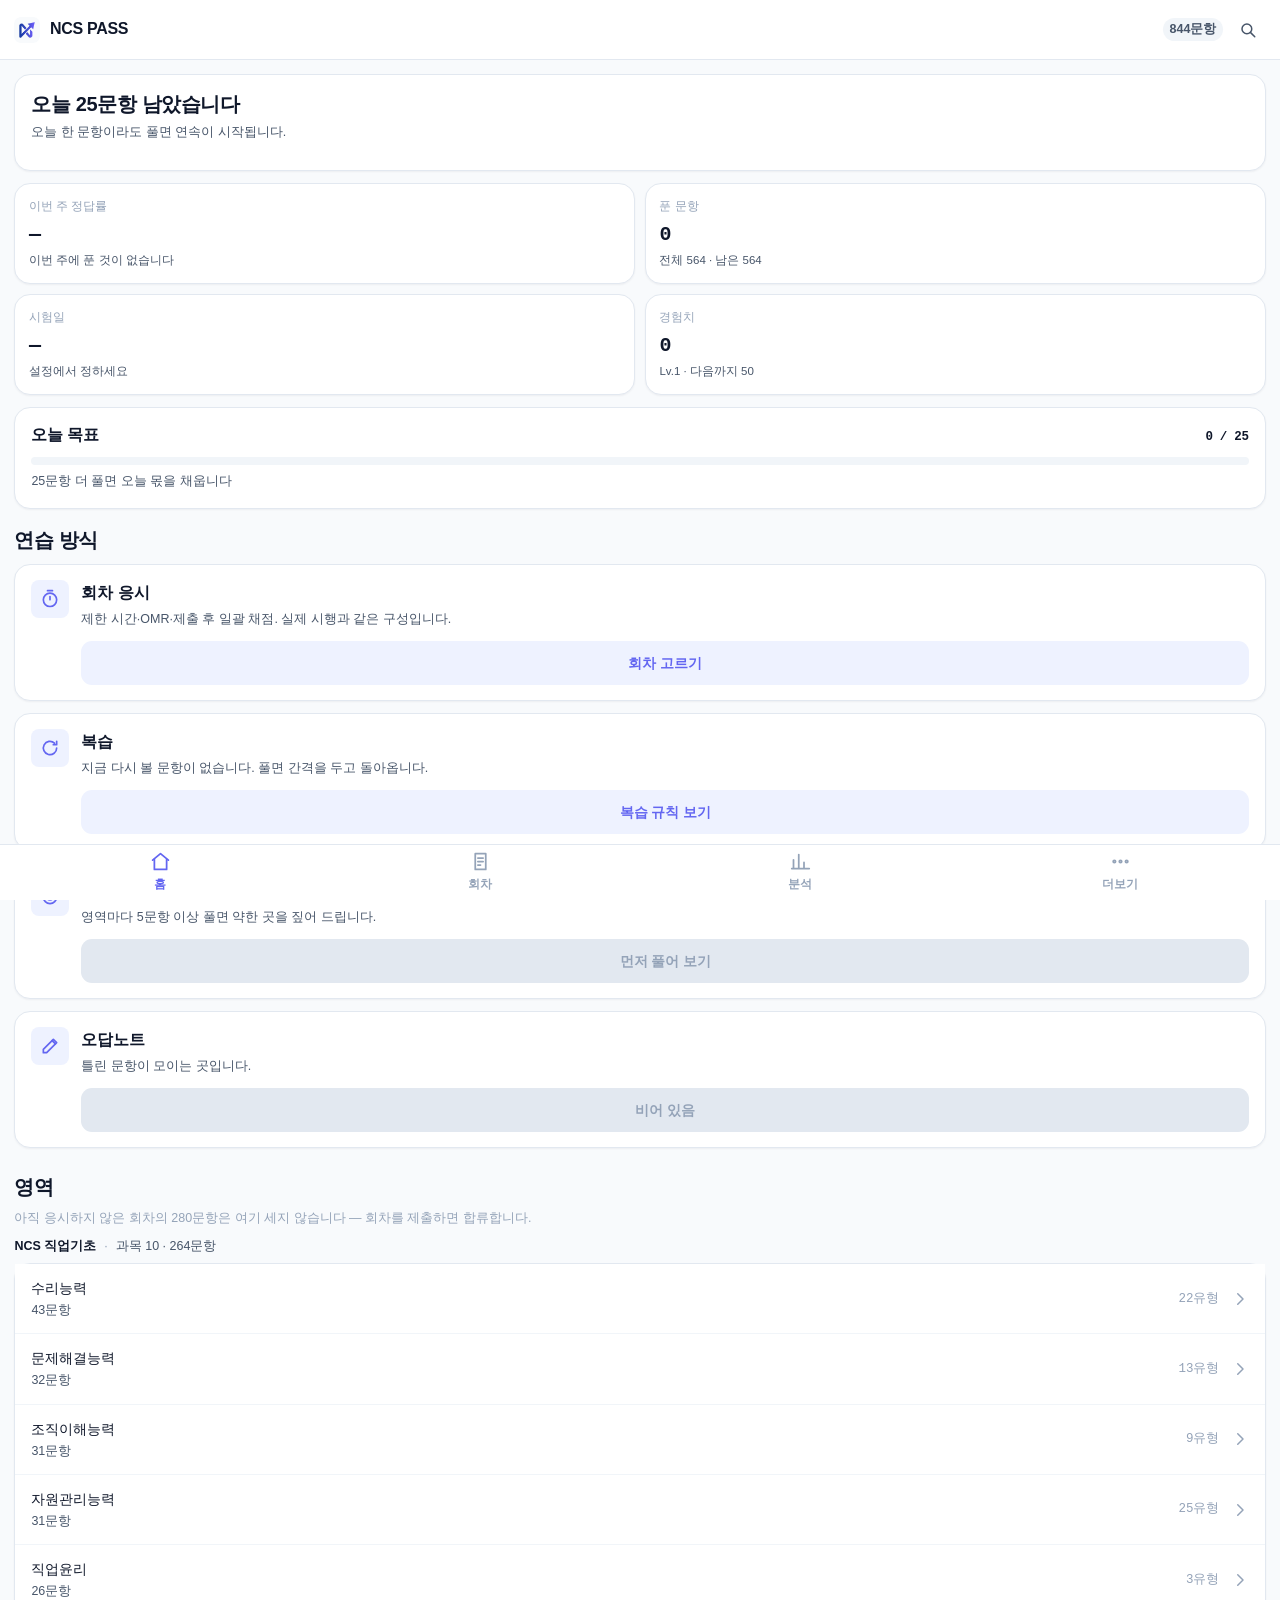
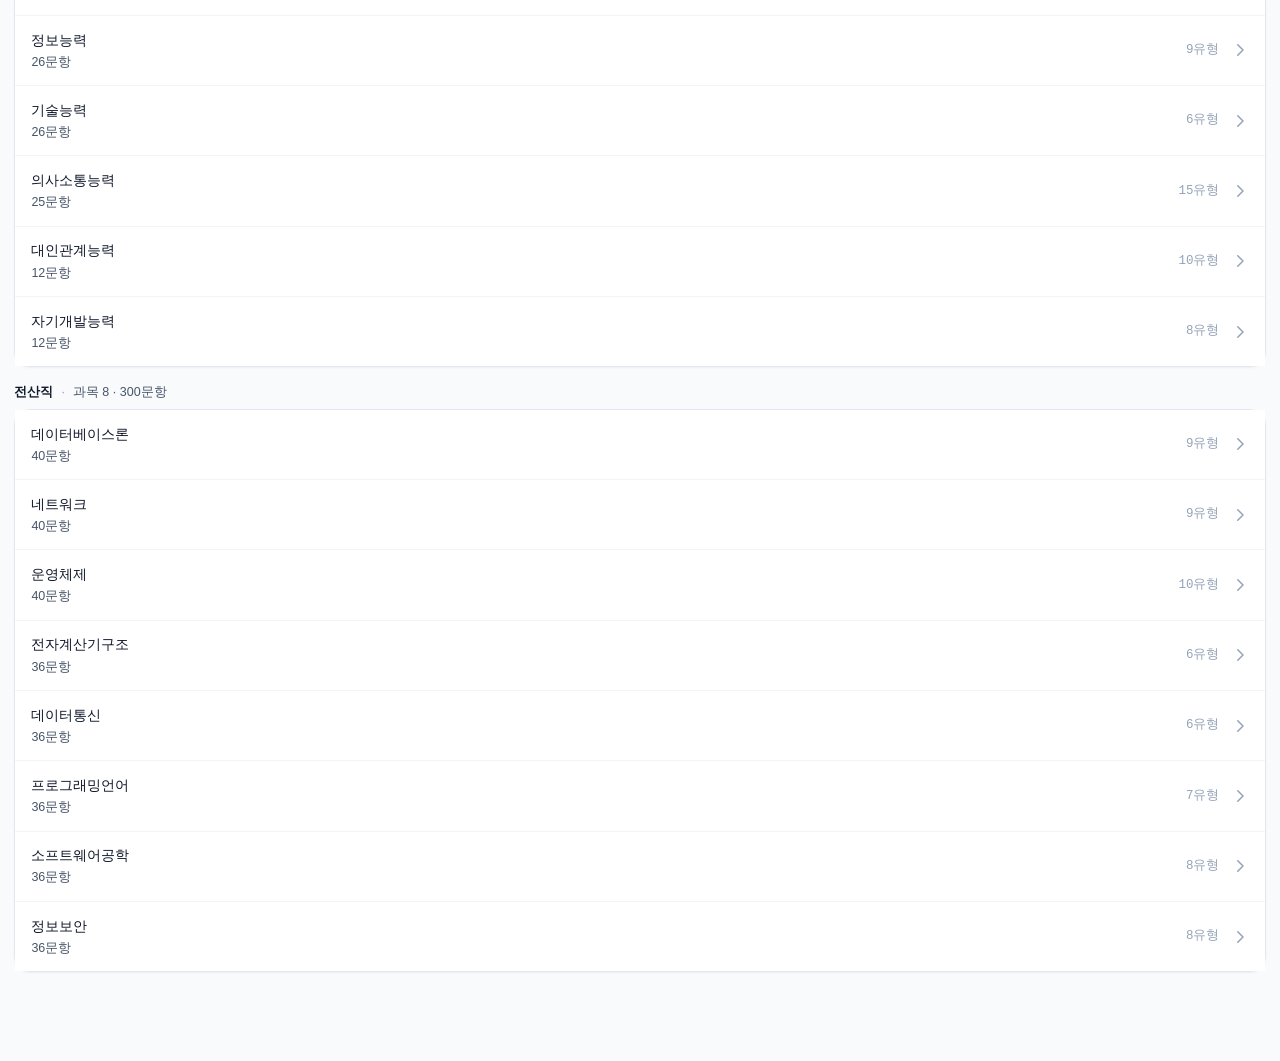
==== commit 7025fb7b: "전산직 회차 — 전공 40문항 이번 판 26개. 직전 배포의 3개는 한 세대 남긴다 — 옛 껍데기를 캐시에 물고 있는 브라우저가 그것으로 한 번 더 뜬다. 두 세대 전 3개는 지웠" ====
--- a/m/index.html
+++ b/m/index.html
@@ -14,8 +14,8 @@
 <meta name="apple-mobile-web-app-capable" content="yes">
 <meta name="apple-mobile-web-app-status-bar-style" content="default">
 <meta name="apple-mobile-web-app-title" content="NCS PASS">
-  <script type="module" crossorigin src="../a/mobile-BKoOt-P5.js"></script>
-  <link rel="modulepreload" crossorigin href="../a/search-Do_CDeBG.js">
+  <script type="module" crossorigin src="../a/mobile-CvqaEFUe.js"></script>
+  <link rel="modulepreload" crossorigin href="../a/search-CFmDxxpV.js">
   <link rel="stylesheet" crossorigin href="../a/search-DyoE9MAU.css">
   <link rel="stylesheet" crossorigin href="../a/mobile-CHlY1o8E.css">
 </head>
